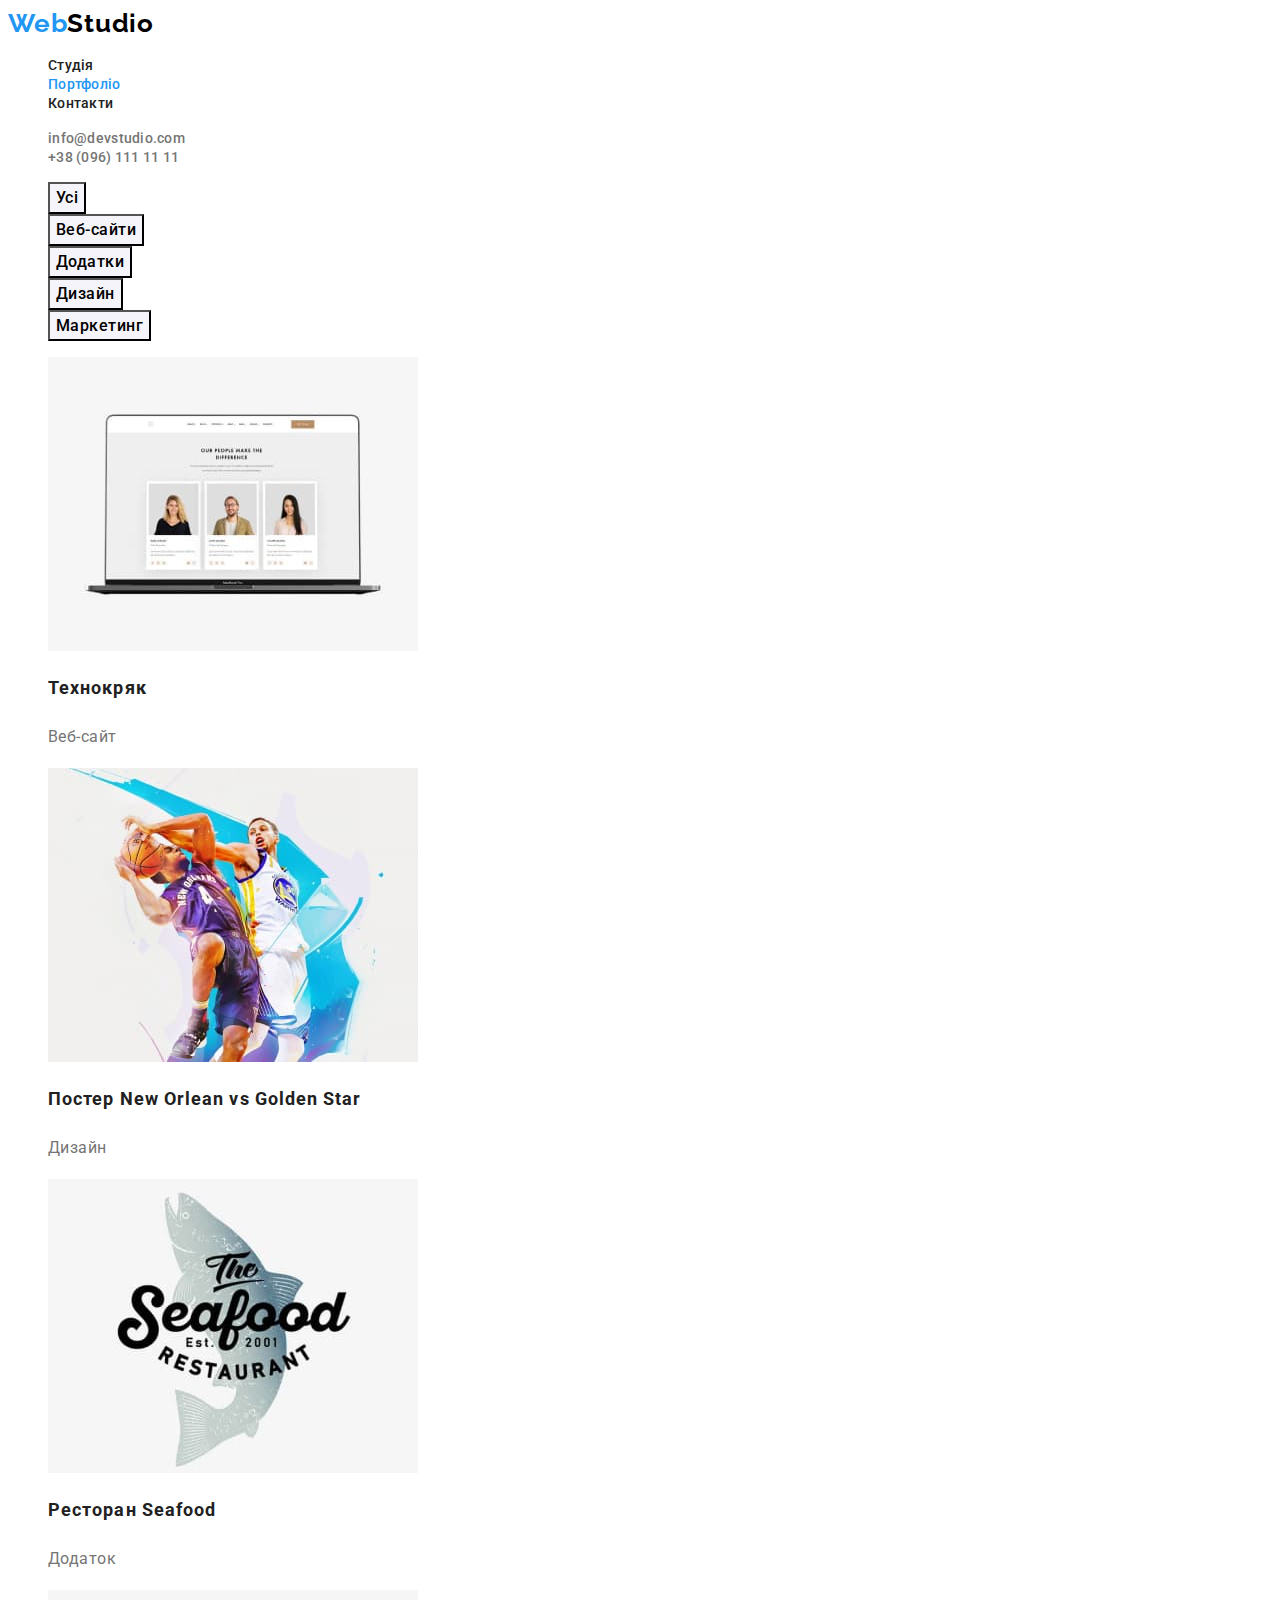
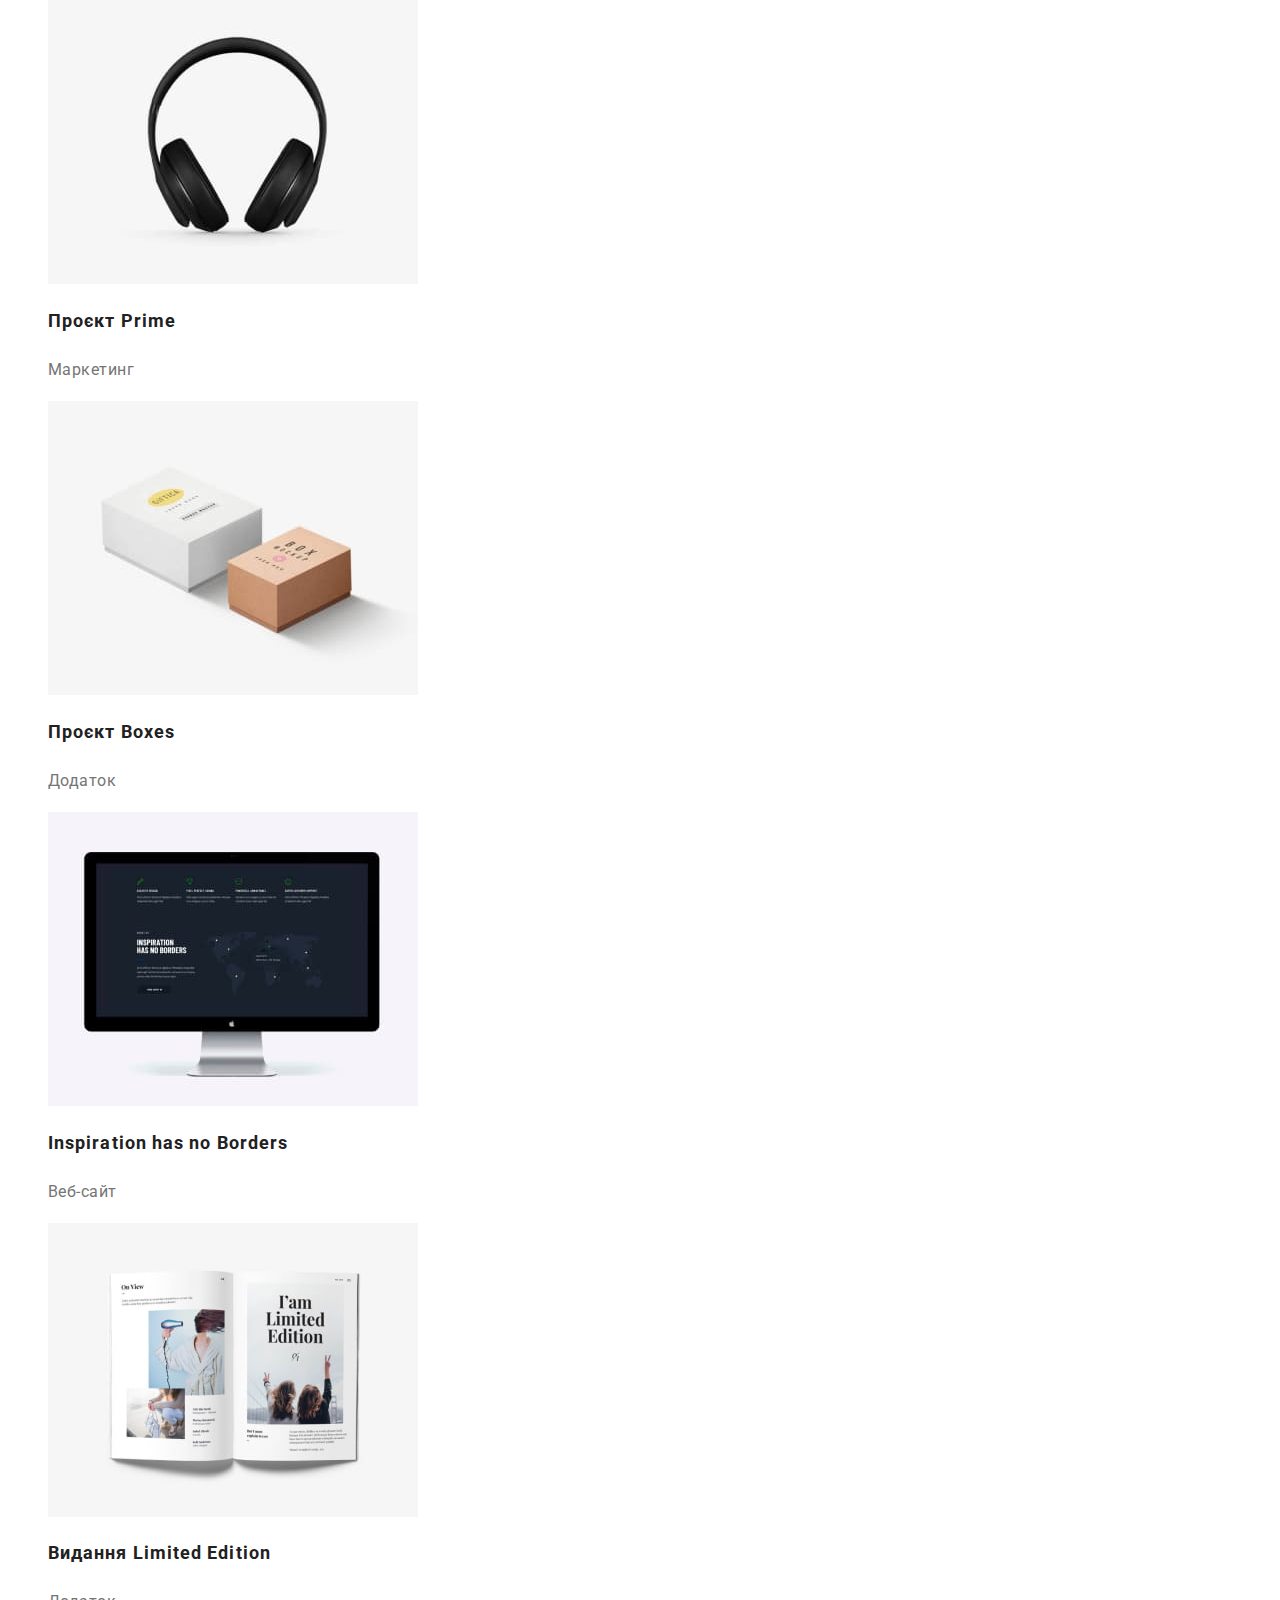
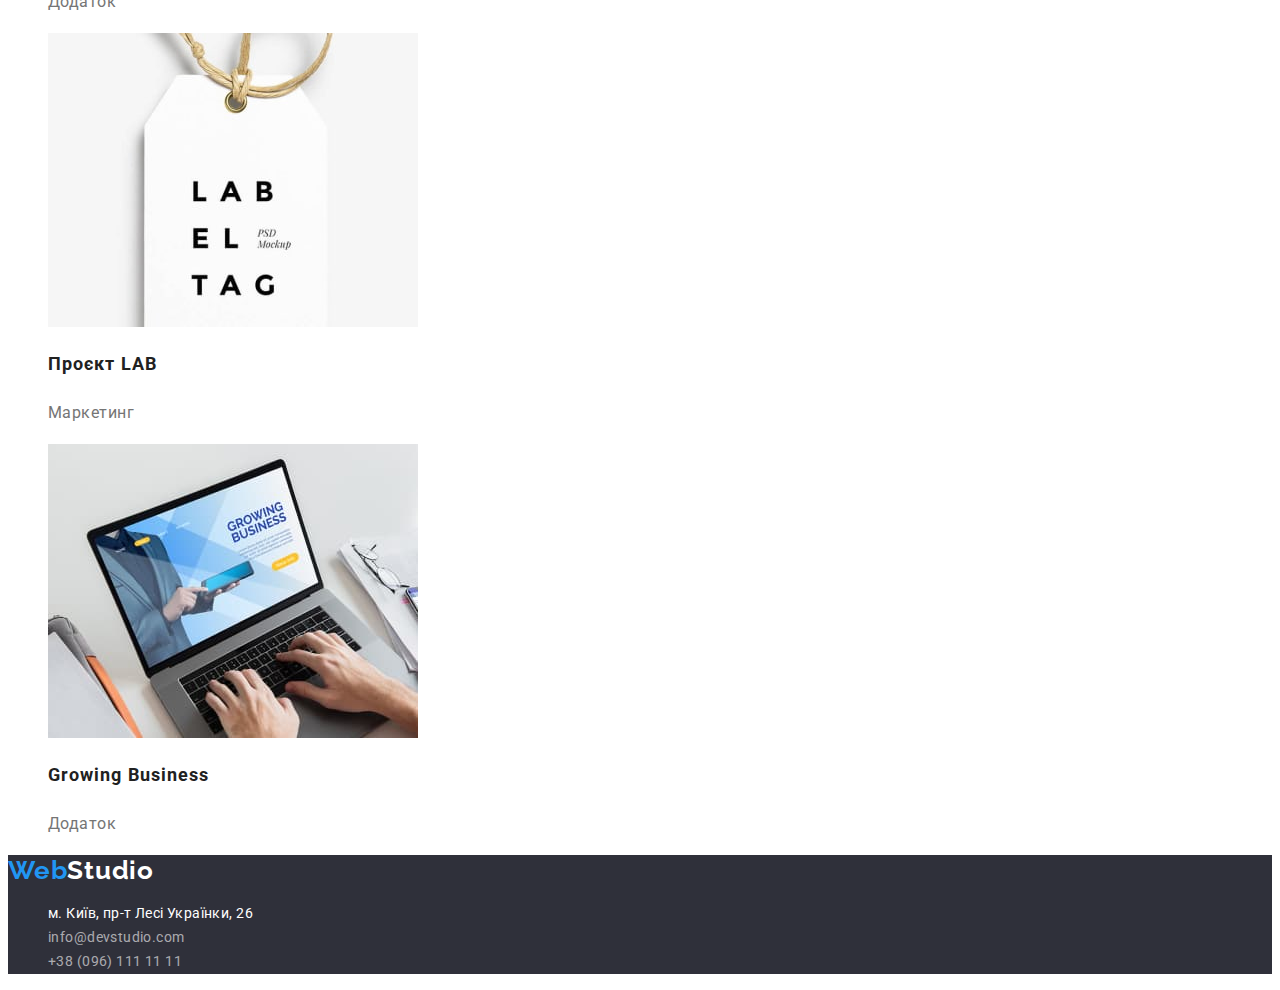
==== portfolio.html @ caac9b15 "created repository 03" ====
<!DOCTYPE html>
<html lang="uk">
  <head>
    <meta charset="UTF-8" />
    <meta http-equiv="X-UA-Compatible" content="IE=edge" />
    <meta name="viewport" content="width=device-width, initial-scale=1.0" />
    <link rel="preconnect" href="https://fonts.googleapis.com" />
    <link rel="preconnect" href="https://fonts.gstatic.com" crossorigin />
    <link
      href="https://fonts.googleapis.com/css2?family=Raleway:wght@700&family=Roboto:wght@400;500;700;900&display=swap"
      rel="stylesheet"
    />
    <title>Document</title>
    <link rel="stylesheet" href="./css/styles.css" />
  </head>
  <body>
    <!--Шапка-->
    <header class="page-header">
      <nav>
        <!--Логотип-->
        <a lang="en" href="./index.html" title="Головна сторінка" class="logo"
          ><span class="accent">Web</span>Studio</a
        >
        <!--меню навігації-->
        <ul class="site-nav list">
          <li><a href="./index.html" class="text-nav">Студія</a></li>
          <li><a href="./portfolio.html" class="text-nav current">Портфоліо</a></li>
          <li><a href="" class="text-nav">Контакти</a></li>
        </ul>
      </nav>
      <!--Контакти-->
      <ul class="contact list">
        <li><a href="mailto:info@devstudio.com" class="contact-link">info@devstudio.com</a></li>
        <li><a href="tel:+380961111111" class="contact-link">+38 (096) 111 11 11</a></li>
      </ul>
    </header>
    <main>
      <!--Портфоліо-->
      <section>
        <h1 class="visually-hidden">Портфоліо</h1>
        <!-- Фільтер -->
        <ul class="list">
          <li>
            <button type="button" class="portfolio-button">Усі</button>
          </li>
          <li>
            <button type="button" class="portfolio-button">Веб-сайти</button>
          </li>
          <li>
            <button type="button" class="portfolio-button">Додатки</button>
          </li>
          <li>
            <button type="button" class="portfolio-button">Дизайн</button>
          </li>
          <li>
            <button type="button" class="portfolio-button">Маркетинг</button>
          </li>
        </ul>
        <!-- Проекти -->
        <ul class="list">
          <li>
            <img src="./images/projects/technokrjak.jpg" alt="Технокряк" />
            <h2 class="project-title">Технокряк</h2>
            <p class="project-text">Веб-сайт</p>
          </li>
          <li>
            <img
              src="./images/projects/poster.jpg"
              alt="Постер New Orlean vs Golden Star"
              width="370"
              height="294"
            />
            <h2 class="project-title">Постер New Orlean vs Golden Star</h2>
            <p class="project-text">Дизайн</p>
          </li>
          <li>
            <img
              src="./images/projects/restaraunt-seafood.jpg"
              alt="Ресторан Seafood"
              width="370"
              height="294"
            />
            <h2 class="project-title">Ресторан Seafood</h2>
            <p class="project-text">Додаток</p>
          </li>
          <li>
            <img
              src="./images/projects/project-prime.jpg"
              alt="Проєкт Prime"
              width="370"
              height="294"
            />
            <h2 class="project-title">Проєкт Prime</h2>
            <p class="project-text">Маркетинг</p>
          </li>
          <li>
            <img
              src="./images/projects/project-boxes.jpg"
              alt="Проєкт Boxes"
              width="370"
              height="294"
            />
            <h2 class="project-title">Проєкт Boxes</h2>
            <p class="project-text">Додаток</p>
          </li>
          <li>
            <img
              src="./images/projects/inspiration-has-no-borders.jpg"
              alt="Inspiration has no Borders"
              width="370"
              height="294"
            />
            <h2 class="project-title">Inspiration has no Borders</h2>
            <p class="project-text">Веб-сайт</p>
          </li>
          <li>
            <img
              src="./images/projects/edition-limited-edition.jpg"
              alt="Видання Limited Edition"
              width="370"
              height="294"
            />
            <h2 class="project-title">Видання Limited Edition</h2>
            <p class="project-text">Додаток</p>
          </li>
          <li>
            <img
              src="./images/projects/project-lab.jpg"
              alt="Проєкт LAB"
              width="370"
              height="294"
            />
            <h2 class="project-title">Проєкт LAB</h2>
            <p class="project-text">Маркетинг</p>
          </li>
          <li>
            <img
              src="./images/projects/growing-business.jpg"
              alt="Growing Business"
              width="370"
              height="294"
            />
            <h2 class="project-title">Growing Business</h2>
            <p class="project-text">Додаток</p>
          </li>
        </ul>
      </section>
    </main>
    <!--Підвал-->
    <footer class="footer">
      <a lang="en" href="./index.html" title="Головна сторінка" class="logo-footer"
        ><span class="accent">Web</span>Studio</a
      >
      <address class="footer-addr">
        <ul class="list">
          <li>
            <a
              href="http://surl.li/cupve"
              target="_blank"
              rel="noopener norefferer nofollow"
              class="link map"
              >м. Київ, пр-т Лесі Українки, 26</a
            >
          </li>
          <li>
            <a href="mailto:info@devstudio.com" class="link">info@devstudio.com</a>
          </li>
          <li>
            <a href="tel:+380961111111" class="link">+38 (096) 111 11 11</a>
          </li>
        </ul>
      </address>
    </footer>
  </body>
</html>
---- css/styles.css ----
:root {
  --color-text: #757575;
  --color-title: #212121;
  --accent-color-text: #2196f3;
  --second-text-color: #ffffff;
  --background-color: #ffffff;
  --second-background-color: #2f303a;
  --foter-contact-color: rgba(255, 255, 255, 0.6);
  --color-logo: #000000;
  --second-color-button: #f5f4fa;
}
body {
  font-family: 'Roboto', sans-serif;
  background-color: var(--background-color);
  color: var(--color-text);
}
.list {
  list-style: none;
}
/* Шапка */
/* Логотип */
.logo { 
  text-decoration: none;
  font-family: 'Raleway';
  font-style: normal;
  font-weight: 700;
  font-size: 26px;
  line-height: 1.19;
  letter-spacing: 0.03em;
  color: var(--color-logo);
}
.accent {
  color: var(--accent-color-text);
}
/* меню навігації */
.text-nav {
  text-decoration: none;
  font-weight: 500;
  font-size: 14px;
  line-height: 1.14;
  letter-spacing: 0.02em;
  color: var(--color-title);
}
.text-nav:hover,
.text-nav:focus {
  color: var(--accent-color-text);
}
.site-nav .text-nav.current {
  color: var(--accent-color-text);
}
/* Контакти */
.contact-link {
  text-decoration: none;
  font-weight: 500;
  font-size: 14px;
  line-height: 1.14;
  letter-spacing: 0.02em;
  color: var(--color-text);
}
.contact-link:hover,
.contact-link:focus {
  color: var(--accent-color-text);
}
/* Герой */
.hero {
  font-weight: 900;
  font-size: 44px;
  line-height: 1.36;
  letter-spacing: 0.06em;
  color: var(--second-text-color);
  background-color: var(--second-background-color);
}
.button {
  cursor: pointer;
  background-color: var(--accent-color-text);
  font-weight: 700;
  font-size: 16px;
  line-height: 1.87;
  color: var(--second-text-color);
}
/* Особливості */
.visually-hidden {
      position: absolute;
      clip: rect(0 0 0 0);
      width: 1px;
      height: 1px;
      margin: -1px;
    }
.personal-title {
  font-weight: 700;
  font-size: 14px;
  line-height: 1.14;
  letter-spacing: 0.03em;
  color: var(--color-title);
}
.personal-text {
  font-size: 14px;
  line-height: 1.14;
  letter-spacing: 0.03em;
}
/* Чим ми займаємося */
.sections-name {
  font-weight: 700;
  font-size: 36px;
  line-height: 1.6;
  letter-spacing: 0.03em;
  color: var(--color-title);
}
/* Наша команда */
.our-names {
  font-weight: 500;
  font-size: 16px;
  line-height: 1.18;
  letter-spacing: 0.03em;
  color: var(--color-title);
}
.our-prof {
  font-size: 16px;
  line-height: 1.18;
  letter-spacing: 0.03em;
}
/* Підвал */
.footer {
  background-color: var(--second-background-color);
}
.footer-addr {
  font-style: inherit;
}
.logo-footer {
  text-decoration: none;
  font-family: 'Raleway';
  font-style: normal;
  font-weight: 700;
  font-size: 26px;
  line-height: 1.19;
  letter-spacing: 0.03em;
  color: var(--second-text-color);
}
.link {
  text-decoration: none;
  font-size: 14px;
  line-height: 1.71;
  letter-spacing: 0.03em;
  color: var(--foter-contact-color);
}
.link:hover,
.link:focus {
  color: var(--accent-color-text);
}
.map {
  color: var(--second-text-color);
}
/* Портфоліо */
/* Фільтер */
.portfolio-button {
  cursor: pointer;
  background-color: var(--second-color-button);
  font-family: 'Roboto';
  font-weight: 500;
  font-size: 16px;
  line-height: 1.62;
  letter-spacing: 0.03em;
}
.portfolio-button:active,
.portfolio-button:hover,
.portfolio-button:focus {
  background-color: var(--accent-color-text);
  color: var(--second-text-color);
}
/* Проекти */
.project-title {
  font-weight: 700;
  font-size: 18px;
  line-height: 2;
  letter-spacing: 0.06em;
  color: var(--color-title);
}
.project-text {
  font-size: 16px;
  line-height: 1.87;
  letter-spacing: 0.03em;
}
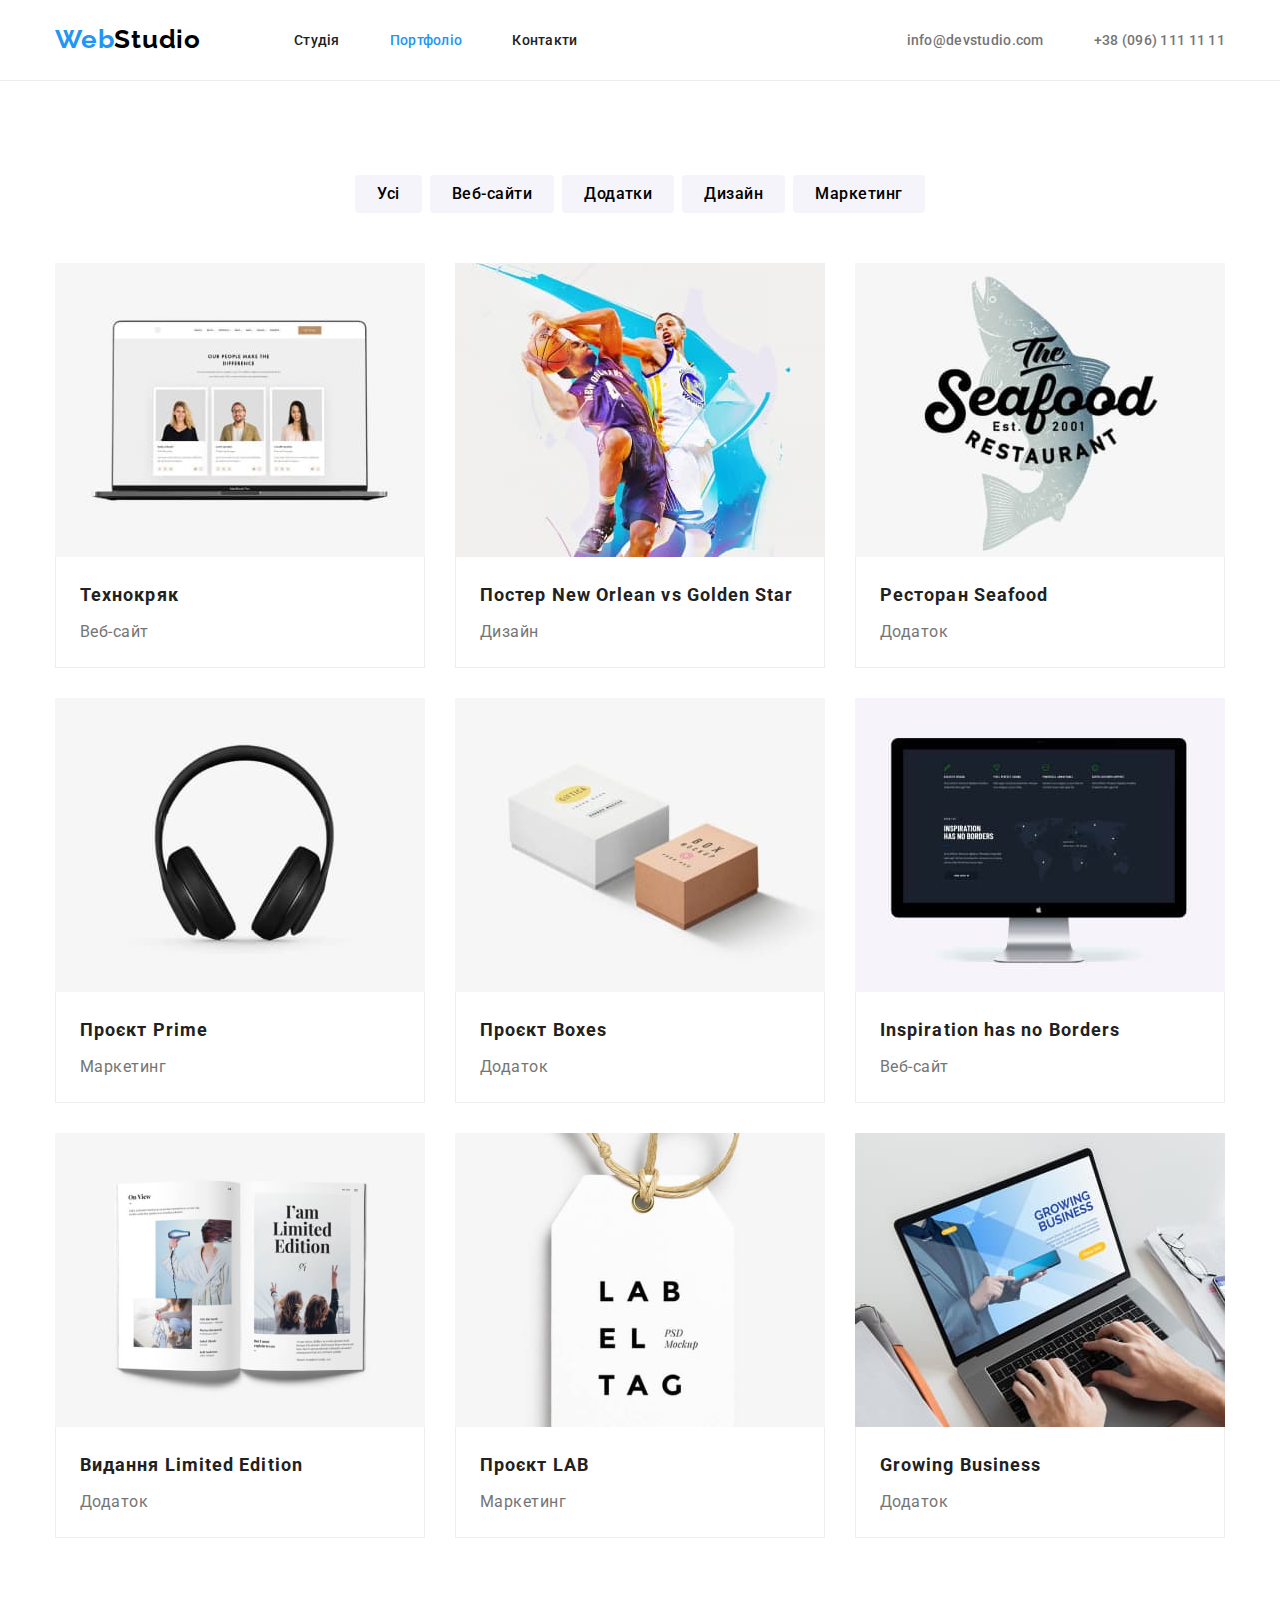
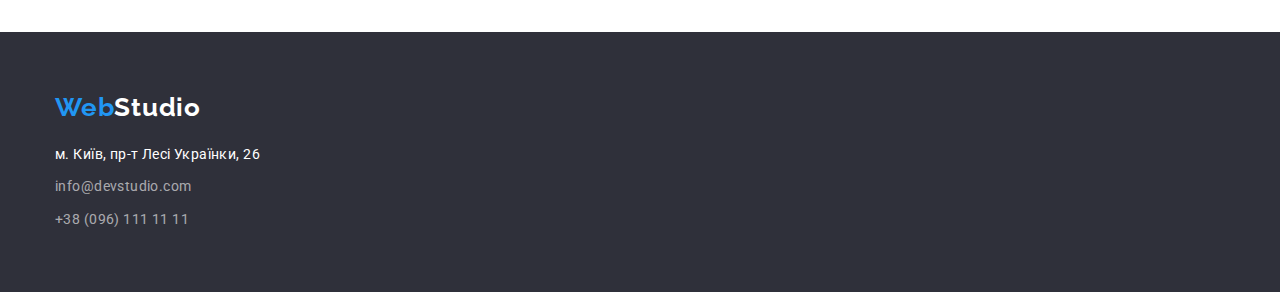
==== commit 3a3761e8: "make css 03" ====
--- a/portfolio.html
+++ b/portfolio.html
@@ -4,165 +4,184 @@
     <meta charset="UTF-8" />
     <meta http-equiv="X-UA-Compatible" content="IE=edge" />
     <meta name="viewport" content="width=device-width, initial-scale=1.0" />
+
+    <title>Document</title>
+
     <link rel="preconnect" href="https://fonts.googleapis.com" />
     <link rel="preconnect" href="https://fonts.gstatic.com" crossorigin />
     <link
       href="https://fonts.googleapis.com/css2?family=Raleway:wght@700&family=Roboto:wght@400;500;700;900&display=swap"
+      rel="stylesheet"/>
+    <link
       rel="stylesheet"
-    />
-    <title>Document</title>
+      href="https://cdnjs.cloudflare.com/ajax/libs/modern-normalize/1.1.0/modern-normalize.min.css"/>
     <link rel="stylesheet" href="./css/styles.css" />
   </head>
   <body>
     <!--Шапка-->
-    <header class="page-header">
-      <nav>
+  <header class="page-header">
+    <div class="conteiner header-nav">
+      <nav class="">
         <!--Логотип-->
-        <a lang="en" href="./index.html" title="Головна сторінка" class="logo"
-          ><span class="accent">Web</span>Studio</a
-        >
-        <!--меню навігації-->
-        <ul class="site-nav list">
-          <li><a href="./index.html" class="text-nav">Студія</a></li>
-          <li><a href="./portfolio.html" class="text-nav current">Портфоліо</a></li>
-          <li><a href="" class="text-nav">Контакти</a></li>
-        </ul>
+        <div class="logo-nav">
+          <a lang="en" href="./index.html" title="Головна сторінка" class="logo line"><span
+              class="accent">Web</span>Studio</a>
+          <!--меню навігації-->
+          <ul class="site-nav list">
+            <li class="item"><a href="./index.html" class="text-nav">Студія</a></li>
+            <li class="item"><a href="./portfolio.html" class="text-nav current">Портфоліо</a></li>
+            <li class="item"><a href="" class="text-nav">Контакти</a></li>
+          </ul>
+        </div>
       </nav>
       <!--Контакти-->
       <ul class="contact list">
-        <li><a href="mailto:info@devstudio.com" class="contact-link">info@devstudio.com</a></li>
-        <li><a href="tel:+380961111111" class="contact-link">+38 (096) 111 11 11</a></li>
+        <li class="item"><a href="mailto:info@devstudio.com" class="contact-link">info@devstudio.com</a></li>
+        <li class="item"><a href="tel:+380961111111" class="contact-link">+38 (096) 111 11 11</a></li>
       </ul>
-    </header>
+    </div>
+  </header>
     <main>
       <!--Портфоліо-->
-      <section>
+      <section class="section conteiner">
         <h1 class="visually-hidden">Портфоліо</h1>
         <!-- Фільтер -->
-        <ul class="list">
-          <li>
+        <ul class="list button-box">
+          <li class="btn">
             <button type="button" class="portfolio-button">Усі</button>
           </li>
-          <li>
+          <li class="btn">
             <button type="button" class="portfolio-button">Веб-сайти</button>
           </li>
-          <li>
+          <li class="btn">
             <button type="button" class="portfolio-button">Додатки</button>
           </li>
-          <li>
+          <li class="btn">
             <button type="button" class="portfolio-button">Дизайн</button>
           </li>
-          <li>
+          <li class="btn">
             <button type="button" class="portfolio-button">Маркетинг</button>
           </li>
         </ul>
         <!-- Проекти -->
-        <ul class="list">
-          <li>
+        <ul class="list projects">
+          <li class="project">
             <img src="./images/projects/technokrjak.jpg" alt="Технокряк" />
+            <div class="project-box">
             <h2 class="project-title">Технокряк</h2>
             <p class="project-text">Веб-сайт</p>
+            </div>
           </li>
-          <li>
+          <li class="project">
             <img
               src="./images/projects/poster.jpg"
               alt="Постер New Orlean vs Golden Star"
               width="370"
               height="294"
             />
+            <div class="project-box">
             <h2 class="project-title">Постер New Orlean vs Golden Star</h2>
             <p class="project-text">Дизайн</p>
+            </div>
           </li>
-          <li>
+          <li class="project">
             <img
               src="./images/projects/restaraunt-seafood.jpg"
               alt="Ресторан Seafood"
               width="370"
               height="294"
             />
+            <div class="project-box">
             <h2 class="project-title">Ресторан Seafood</h2>
             <p class="project-text">Додаток</p>
+            </div>
           </li>
-          <li>
+          <li class="project">
             <img
               src="./images/projects/project-prime.jpg"
               alt="Проєкт Prime"
               width="370"
               height="294"
             />
+            <div class="project-box">
             <h2 class="project-title">Проєкт Prime</h2>
             <p class="project-text">Маркетинг</p>
           </li>
-          <li>
+          <li class="project">
             <img
               src="./images/projects/project-boxes.jpg"
               alt="Проєкт Boxes"
               width="370"
               height="294"
             />
+            <div class="project-box">
             <h2 class="project-title">Проєкт Boxes</h2>
             <p class="project-text">Додаток</p>
+            </div>
           </li>
-          <li>
+          <li class="project">
             <img
               src="./images/projects/inspiration-has-no-borders.jpg"
               alt="Inspiration has no Borders"
               width="370"
               height="294"
             />
+            <div class="project-box">
             <h2 class="project-title">Inspiration has no Borders</h2>
             <p class="project-text">Веб-сайт</p>
+            </div>
           </li>
-          <li>
+          <li class="project">
             <img
               src="./images/projects/edition-limited-edition.jpg"
               alt="Видання Limited Edition"
               width="370"
               height="294"
             />
+            <div class="project-box">
             <h2 class="project-title">Видання Limited Edition</h2>
             <p class="project-text">Додаток</p>
+            </div>
           </li>
-          <li>
+          <li class="project">
             <img
               src="./images/projects/project-lab.jpg"
               alt="Проєкт LAB"
               width="370"
               height="294"
             />
+            <div class="project-box">
             <h2 class="project-title">Проєкт LAB</h2>
             <p class="project-text">Маркетинг</p>
+            </div>
           </li>
-          <li>
+          <li class="project">
             <img
               src="./images/projects/growing-business.jpg"
               alt="Growing Business"
               width="370"
               height="294"
             />
+            <div class="project-box">
             <h2 class="project-title">Growing Business</h2>
             <p class="project-text">Додаток</p>
+            </div>
           </li>
         </ul>
       </section>
     </main>
     <!--Підвал-->
-    <footer class="footer">
-      <a lang="en" href="./index.html" title="Головна сторінка" class="logo-footer"
-        ><span class="accent">Web</span>Studio</a
-      >
+  <footer class="footer">
+    <div class="conteiner">
+      <a lang="en" href="./index.html" title="Головна сторінка" class="logo-footer"><span
+          class="accent">Web</span>Studio</a>
       <address class="footer-addr">
         <ul class="list">
           <li>
-            <a
-              href="http://surl.li/cupve"
-              target="_blank"
-              rel="noopener norefferer nofollow"
-              class="link map"
-              >м. Київ, пр-т Лесі Українки, 26</a
-            >
+            <a href="http://surl.li/cupve" target="_blank" rel="noopener norefferer nofollow" class="link map">м. Київ,
+              пр-т Лесі Українки, 26</a>
           </li>
-          <li>
+          <li class="link-text">
             <a href="mailto:info@devstudio.com" class="link">info@devstudio.com</a>
           </li>
           <li>
@@ -170,6 +189,7 @@
           </li>
         </ul>
       </address>
-    </footer>
+    </div>
+  </footer>
   </body>
 </html>
--- a/css/styles.css
+++ b/css/styles.css
@@ -1,3 +1,12 @@
+html {
+  box-sizing: border-box;
+}
+*,
+*::before,
+*::after {
+  box-sizing: inherit;
+}
+
 :root {
   --color-text: #757575;
   --color-title: #212121;
@@ -9,6 +18,19 @@
   --color-logo: #000000;
   --second-color-button: #f5f4fa;
 }
+h1,
+h2,
+h3,
+h4,
+h5,
+h6,
+ul,
+p {
+  margin: 0;
+}
+ul {
+  padding-left: 0;
+}
 body {
   font-family: 'Roboto', sans-serif;
   background-color: var(--background-color);
@@ -17,9 +39,30 @@
 .list {
   list-style: none;
 }
+.conteiner {
+  width: 1200px;
+  margin: 0 auto;
+  padding-left: 15px;
+  padding-right: 15px;
+}
 /* Шапка */
+.page-header {
+  border-bottom: 1px solid #ececec;
+}
+.header-nav {
+  display: flex;
+  align-items: center;
+  justify-content: space-between;
+}
 /* Логотип */
-.logo { 
+/* Logo-Nav */
+.logo-nav {
+  display: flex;
+}
+.logo {
+  padding-top: 24px;
+  padding-bottom: 25px;
+  margin-right: 93px;
   text-decoration: none;
   font-family: 'Raleway';
   font-style: normal;
@@ -33,6 +76,14 @@
   color: var(--accent-color-text);
 }
 /* меню навігації */
+.site-nav {
+  display: flex;
+  align-items: center;
+}
+.contact .item:not(:last-child),
+.site-nav .item:not(:last-child) {
+  margin-right: 50px;
+}
 .text-nav {
   text-decoration: none;
   font-weight: 500;
@@ -40,6 +91,7 @@
   line-height: 1.14;
   letter-spacing: 0.02em;
   color: var(--color-title);
+  padding: 32px 0;
 }
 .text-nav:hover,
 .text-nav:focus {
@@ -49,7 +101,11 @@
   color: var(--accent-color-text);
 }
 /* Контакти */
+.contact {
+  display: flex;
+}
 .contact-link {
+  padding: 32px 0;
   text-decoration: none;
   font-weight: 500;
   font-size: 14px;
@@ -63,30 +119,57 @@
 }
 /* Герой */
 .hero {
+  background-color: var(--second-background-color);
+  padding-top: 200px;
+  padding-bottom: 200px;
+}
+.hero-title {
+  margin-left: auto;
+  margin-right: auto;
+  width: 696px;
   font-weight: 900;
   font-size: 44px;
   line-height: 1.36;
   letter-spacing: 0.06em;
   color: var(--second-text-color);
-  background-color: var(--second-background-color);
+  text-transform: uppercase;
+  text-align: center;
 }
 .button {
+  display: block;
+  margin: auto;
+  margin-top: 30px;
   cursor: pointer;
   background-color: var(--accent-color-text);
   font-weight: 700;
   font-size: 16px;
   line-height: 1.87;
   color: var(--second-text-color);
+  padding: 10px 32px;
+  border: none;
+  box-shadow: 0px 4px 4px rgba(0, 0, 0, 0.15);
+  border-radius: 4px;
 }
 /* Особливості */
 .visually-hidden {
-      position: absolute;
-      clip: rect(0 0 0 0);
-      width: 1px;
-      height: 1px;
-      margin: -1px;
-    }
+  position: absolute;
+  clip: rect(0 0 0 0);
+  width: 1px;
+  height: 1px;
+  margin: -1px;
+}
+.section {
+  padding-top: 94px;
+  padding-bottom: 94px;
+}
+.personal-item {
+  display: flex;
+}
+.personal-item .text + .text {
+  margin-left: 30px;
+}
 .personal-title {
+  margin-bottom: 10px;
   font-weight: 700;
   font-size: 14px;
   line-height: 1.14;
@@ -95,19 +178,46 @@
 }
 .personal-text {
   font-size: 14px;
-  line-height: 1.14;
+  line-height: 1.71;
   letter-spacing: 0.03em;
 }
 /* Чим ми займаємося */
+.sections {
+  padding-bottom: 94px;
+}
 .sections-name {
+  text-align: center;
   font-weight: 700;
   font-size: 36px;
-  line-height: 1.6;
-  letter-spacing: 0.03em;
-  color: var(--color-title);
+  line-height: 1.16;
+  letter-spacing: 0.03em;
+  color: var(--color-title);
+}
+.img-services {
+  display: flex;
+  justify-content: space-between;
+  margin-top: 50px;
 }
 /* Наша команда */
+.our-team {
+  background: #f5f4fa;
+}
+.our-box {
+  box-shadow: 0px 1px 3px rgba(0, 0, 0, 0.12), 0px 1px 1px rgba(0, 0, 0, 0.14),
+    0px 2px 1px rgba(0, 0, 0, 0.2);
+  border-radius: 0px 0px 4px 4px;
+  width: 270px;
+  background: #ffffff;
+  text-align: center;
+}
+.our-img {
+  display: flex;
+  margin-top: 50px;
+  justify-content: space-between;
+}
 .our-names {
+  margin-top: 30px;
+  margin-bottom: 10px;
   font-weight: 500;
   font-size: 16px;
   line-height: 1.18;
@@ -115,6 +225,7 @@
   color: var(--color-title);
 }
 .our-prof {
+  margin-bottom: 30px;
   font-size: 16px;
   line-height: 1.18;
   letter-spacing: 0.03em;
@@ -122,9 +233,12 @@
 /* Підвал */
 .footer {
   background-color: var(--second-background-color);
+  padding-top: 60px;
+  padding-bottom: 60px;
 }
 .footer-addr {
   font-style: inherit;
+  margin-top: 20px;
 }
 .logo-footer {
   text-decoration: none;
@@ -150,11 +264,28 @@
 .map {
   color: var(--second-text-color);
 }
+.link-text {
+  margin: 9px 0;
+}
 /* Портфоліо */
 /* Фільтер */
+.button-box {
+  display: flex;
+  justify-content: center;
+  margin-bottom: 50px;
+}
+.btn {
+  margin-right: 8px;
+}
+.btn:last-child {
+  margin-right: 0;
+}
 .portfolio-button {
+  border-radius: 4px;
+  padding: 6px 22px;
   cursor: pointer;
-  background-color: var(--second-color-button);
+  border: none;
+  background: var(--second-color-button);
   font-family: 'Roboto';
   font-weight: 500;
   font-size: 16px;
@@ -168,7 +299,25 @@
   color: var(--second-text-color);
 }
 /* Проекти */
+.projects {
+  display: flex;
+  flex-wrap: wrap;
+  gap: 30px;
+}
+.project {
+  display: flex;
+  flex-direction: column;
+  width: 370px;
+  background: #ffffff;
+}
+.project-box {
+  padding: 20px 24px;
+  border-right: 1px solid #eeeeee;
+  border-bottom: 1px solid #eeeeee;
+  border-left: 1px solid #eeeeee;
+}
 .project-title {
+  margin-bottom: 4px;
   font-weight: 700;
   font-size: 18px;
   line-height: 2;
